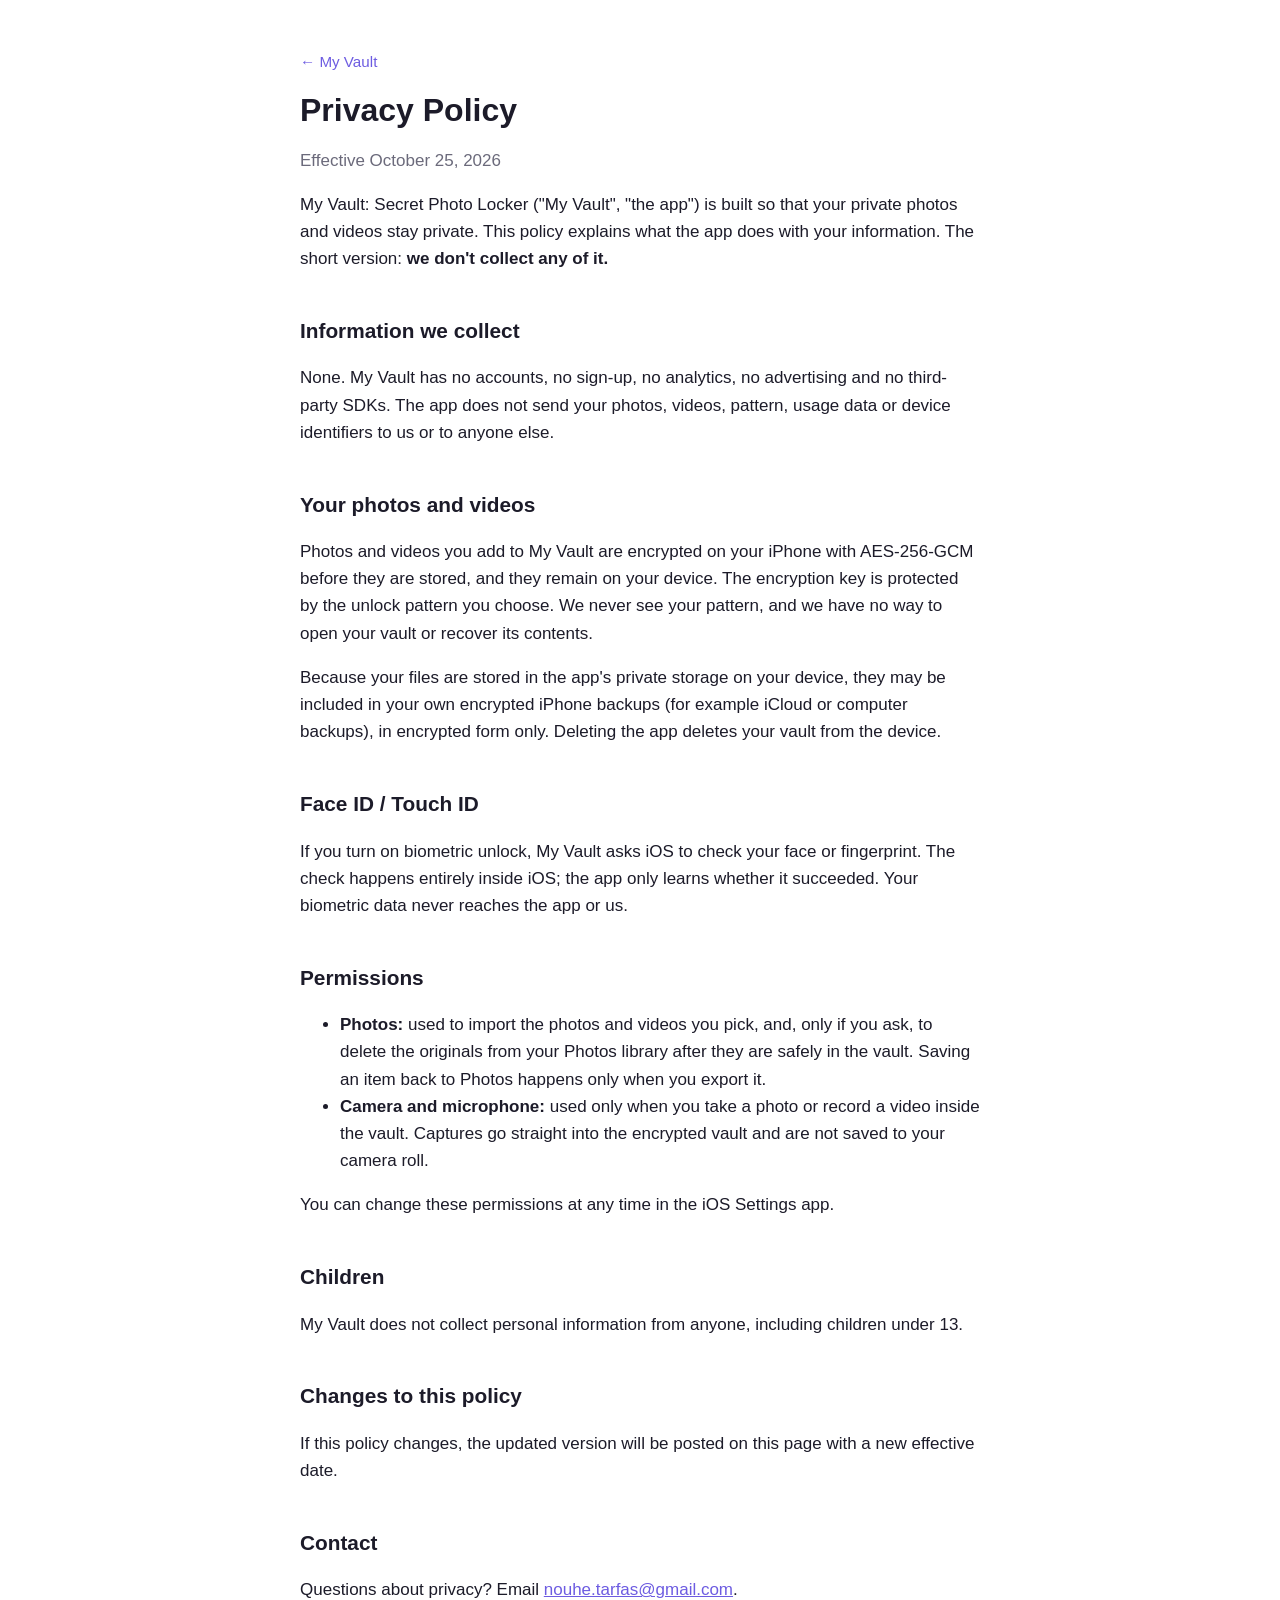
==== privacy.html @ a943b17a "Website, privacy policy and support pages for My Vault Co-Authored-By: Claude Opus 5.5 <noreply@anth" ====
<!doctype html>
<html lang="en">
<head>
  <meta charset="utf-8">
  <meta name="viewport" content="width=device-width, initial-scale=1">
  <title>Privacy Policy – My Vault: Secret Photo Locker</title>
  <meta name="description" content="Privacy policy for My Vault: Secret Photo Locker. Your photos and videos are encrypted on your iPhone and never collected by us.">
  <link rel="icon" type="image/png" href="favicon.png">
  <link rel="apple-touch-icon" href="apple-touch-icon.png">
  <link rel="stylesheet" href="style.css">
</head>
<body>
  <main>
    <a class="back" href="./">← My Vault</a>
    <h1>Privacy Policy</h1>
    <p class="muted">Effective October 25, 2026</p>

    <p>My Vault: Secret Photo Locker ("My Vault", "the app") is built so that your private photos and videos stay private. This policy explains what the app does with your information. The short version: <strong>we don't collect any of it.</strong></p>

    <h2>Information we collect</h2>
    <p>None. My Vault has no accounts, no sign-up, no analytics, no advertising and no third-party SDKs. The app does not send your photos, videos, pattern, usage data or device identifiers to us or to anyone else.</p>

    <h2>Your photos and videos</h2>
    <p>Photos and videos you add to My Vault are encrypted on your iPhone with AES-256-GCM before they are stored, and they remain on your device. The encryption key is protected by the unlock pattern you choose. We never see your pattern, and we have no way to open your vault or recover its contents.</p>
    <p>Because your files are stored in the app's private storage on your device, they may be included in your own encrypted iPhone backups (for example iCloud or computer backups), in encrypted form only. Deleting the app deletes your vault from the device.</p>

    <h2>Face ID / Touch ID</h2>
    <p>If you turn on biometric unlock, My Vault asks iOS to check your face or fingerprint. The check happens entirely inside iOS; the app only learns whether it succeeded. Your biometric data never reaches the app or us.</p>

    <h2>Permissions</h2>
    <ul>
      <li><strong>Photos:</strong> used to import the photos and videos you pick, and, only if you ask, to delete the originals from your Photos library after they are safely in the vault. Saving an item back to Photos happens only when you export it.</li>
      <li><strong>Camera and microphone:</strong> used only when you take a photo or record a video inside the vault. Captures go straight into the encrypted vault and are not saved to your camera roll.</li>
    </ul>
    <p>You can change these permissions at any time in the iOS Settings app.</p>

    <h2>Children</h2>
    <p>My Vault does not collect personal information from anyone, including children under 13.</p>

    <h2>Changes to this policy</h2>
    <p>If this policy changes, the updated version will be posted on this page with a new effective date.</p>

    <h2>Contact</h2>
    <p>Questions about privacy? Email <a href="mailto:nouhe.tarfas@gmail.com">nouhe.tarfas@gmail.com</a>.</p>
  </main>
</body>
</html>
---- style.css ----
:root {
  --bg: #ffffff;
  --text: #1c1b29;
  --muted: #6b6a7b;
  --accent: #6d5ce1;
}

@media (prefers-color-scheme: dark) {
  :root {
    --bg: #0f1022;
    --text: #ecebf5;
    --muted: #a3a2b8;
    --accent: #9b8cf6;
  }
}

* { box-sizing: border-box; }

body {
  margin: 0;
  background: var(--bg);
  color: var(--text);
  font: 17px/1.6 -apple-system, BlinkMacSystemFont, "Segoe UI", Roboto, sans-serif;
}

main {
  max-width: 720px;
  margin: 0 auto;
  padding: 48px 20px 80px;
}

h1 { font-size: 2rem; line-height: 1.2; margin: 16px 0 8px; }
h2 { font-size: 1.3rem; margin-top: 2em; }
h3 { font-size: 1.05rem; margin-top: 1.6em; }
a { color: var(--accent); }
.muted { color: var(--muted); }
.lead { font-size: 1.15rem; color: var(--muted); }
.back { text-decoration: none; font-size: 0.95rem; }
.icon { border-radius: 22px; }
.features { padding-left: 1.2em; }
.features li { margin: 0.6em 0; }
.links { margin-top: 2.5em; }

.gallery {
  display: flex;
  gap: 14px;
  overflow-x: auto;
  scroll-snap-type: x mandatory;
  padding: 8px 0 16px;
  margin: 28px 0 8px;
}
.gallery img {
  flex: 0 0 auto;
  width: 220px;
  height: auto;
  border-radius: 20px;
  scroll-snap-align: start;
  box-shadow: 0 8px 24px rgba(20, 16, 60, 0.18);
}
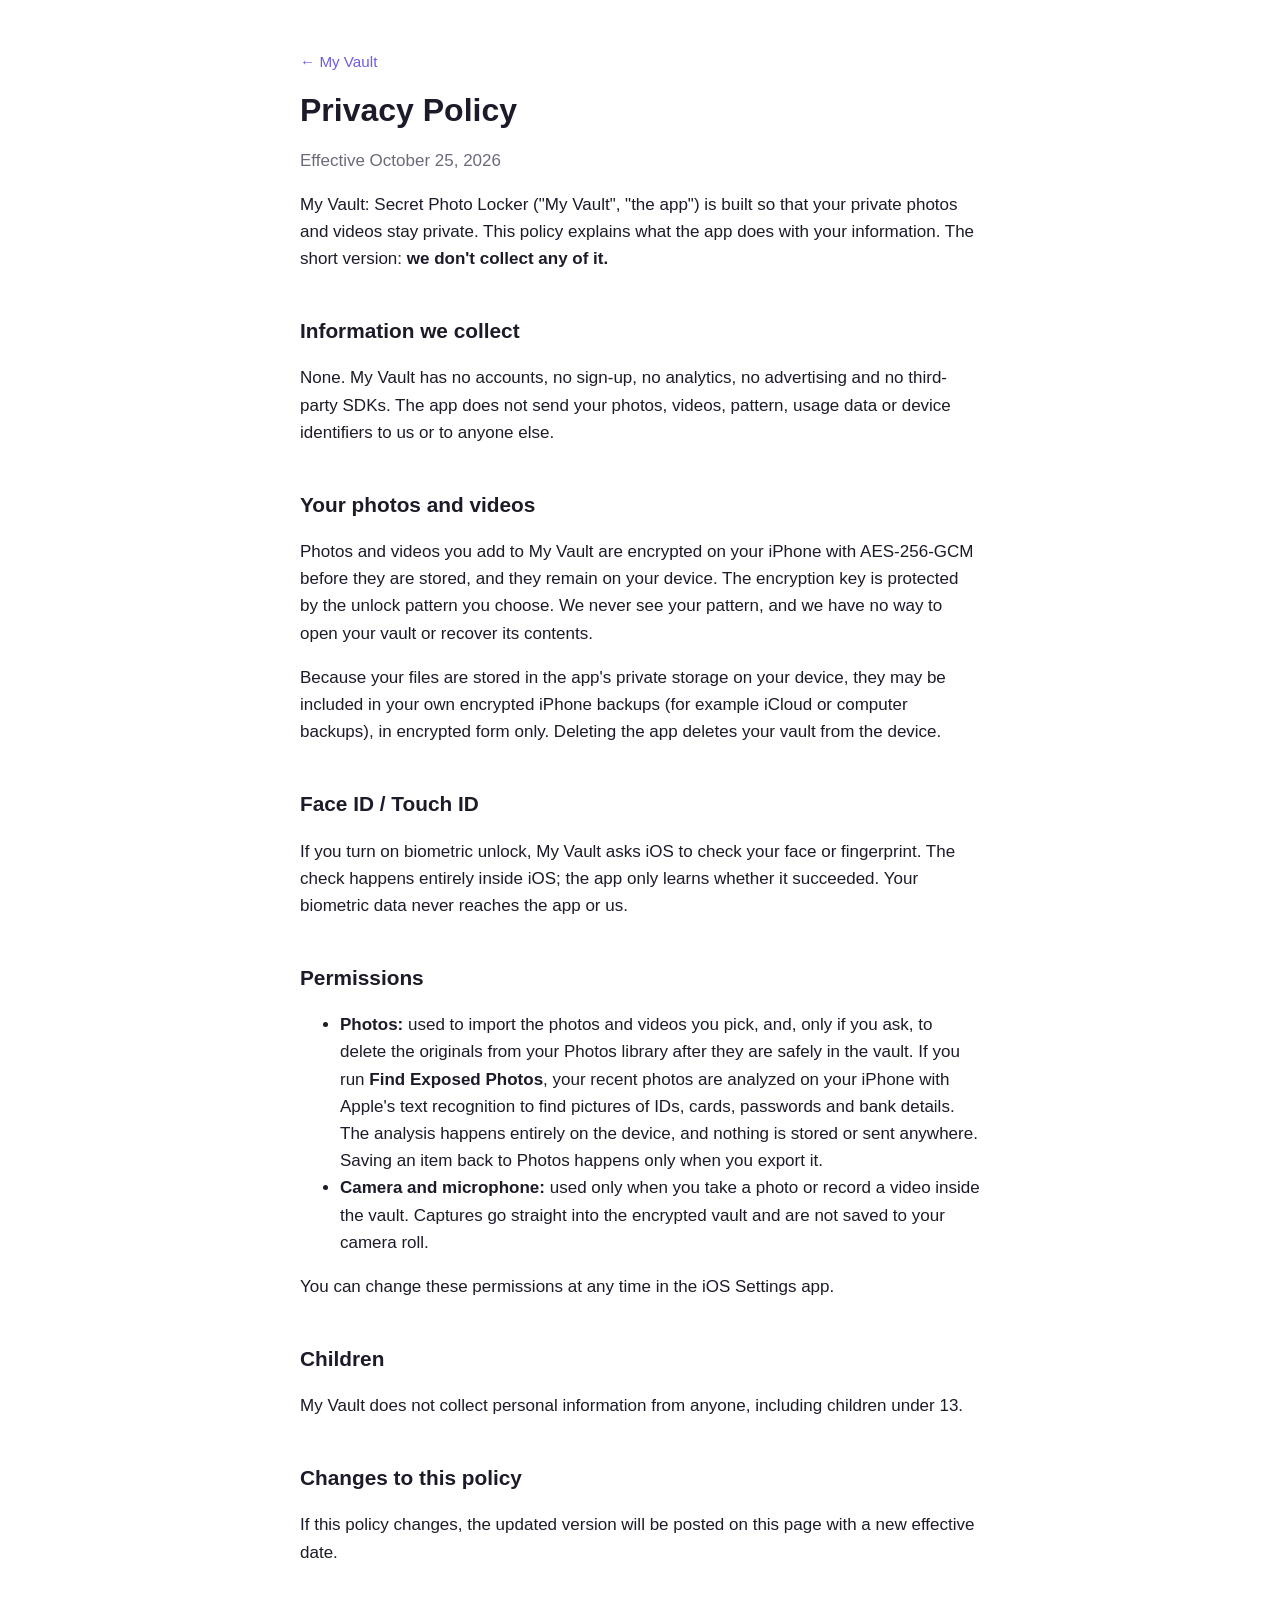
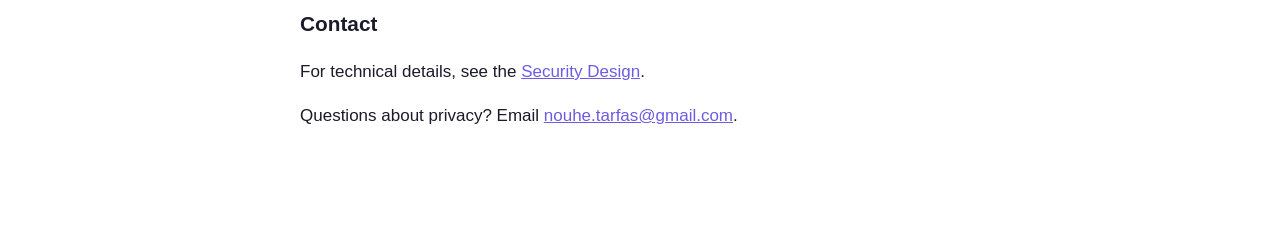
==== commit e01d5fea: "Publish security design and encryption source; document new features Co-Authored-By: Claude Opus 5.5" ====
--- a/privacy.html
+++ b/privacy.html
@@ -29,7 +29,7 @@
 
     <h2>Permissions</h2>
     <ul>
-      <li><strong>Photos:</strong> used to import the photos and videos you pick, and, only if you ask, to delete the originals from your Photos library after they are safely in the vault. Saving an item back to Photos happens only when you export it.</li>
+      <li><strong>Photos:</strong> used to import the photos and videos you pick, and, only if you ask, to delete the originals from your Photos library after they are safely in the vault. If you run <strong>Find Exposed Photos</strong>, your recent photos are analyzed on your iPhone with Apple's text recognition to find pictures of IDs, cards, passwords and bank details. The analysis happens entirely on the device, and nothing is stored or sent anywhere. Saving an item back to Photos happens only when you export it.</li>
       <li><strong>Camera and microphone:</strong> used only when you take a photo or record a video inside the vault. Captures go straight into the encrypted vault and are not saved to your camera roll.</li>
     </ul>
     <p>You can change these permissions at any time in the iOS Settings app.</p>
@@ -41,6 +41,7 @@
     <p>If this policy changes, the updated version will be posted on this page with a new effective date.</p>
 
     <h2>Contact</h2>
+    <p>For technical details, see the <a href="security.html">Security Design</a>.</p>
     <p>Questions about privacy? Email <a href="mailto:nouhe.tarfas@gmail.com">nouhe.tarfas@gmail.com</a>.</p>
   </main>
 </body>
